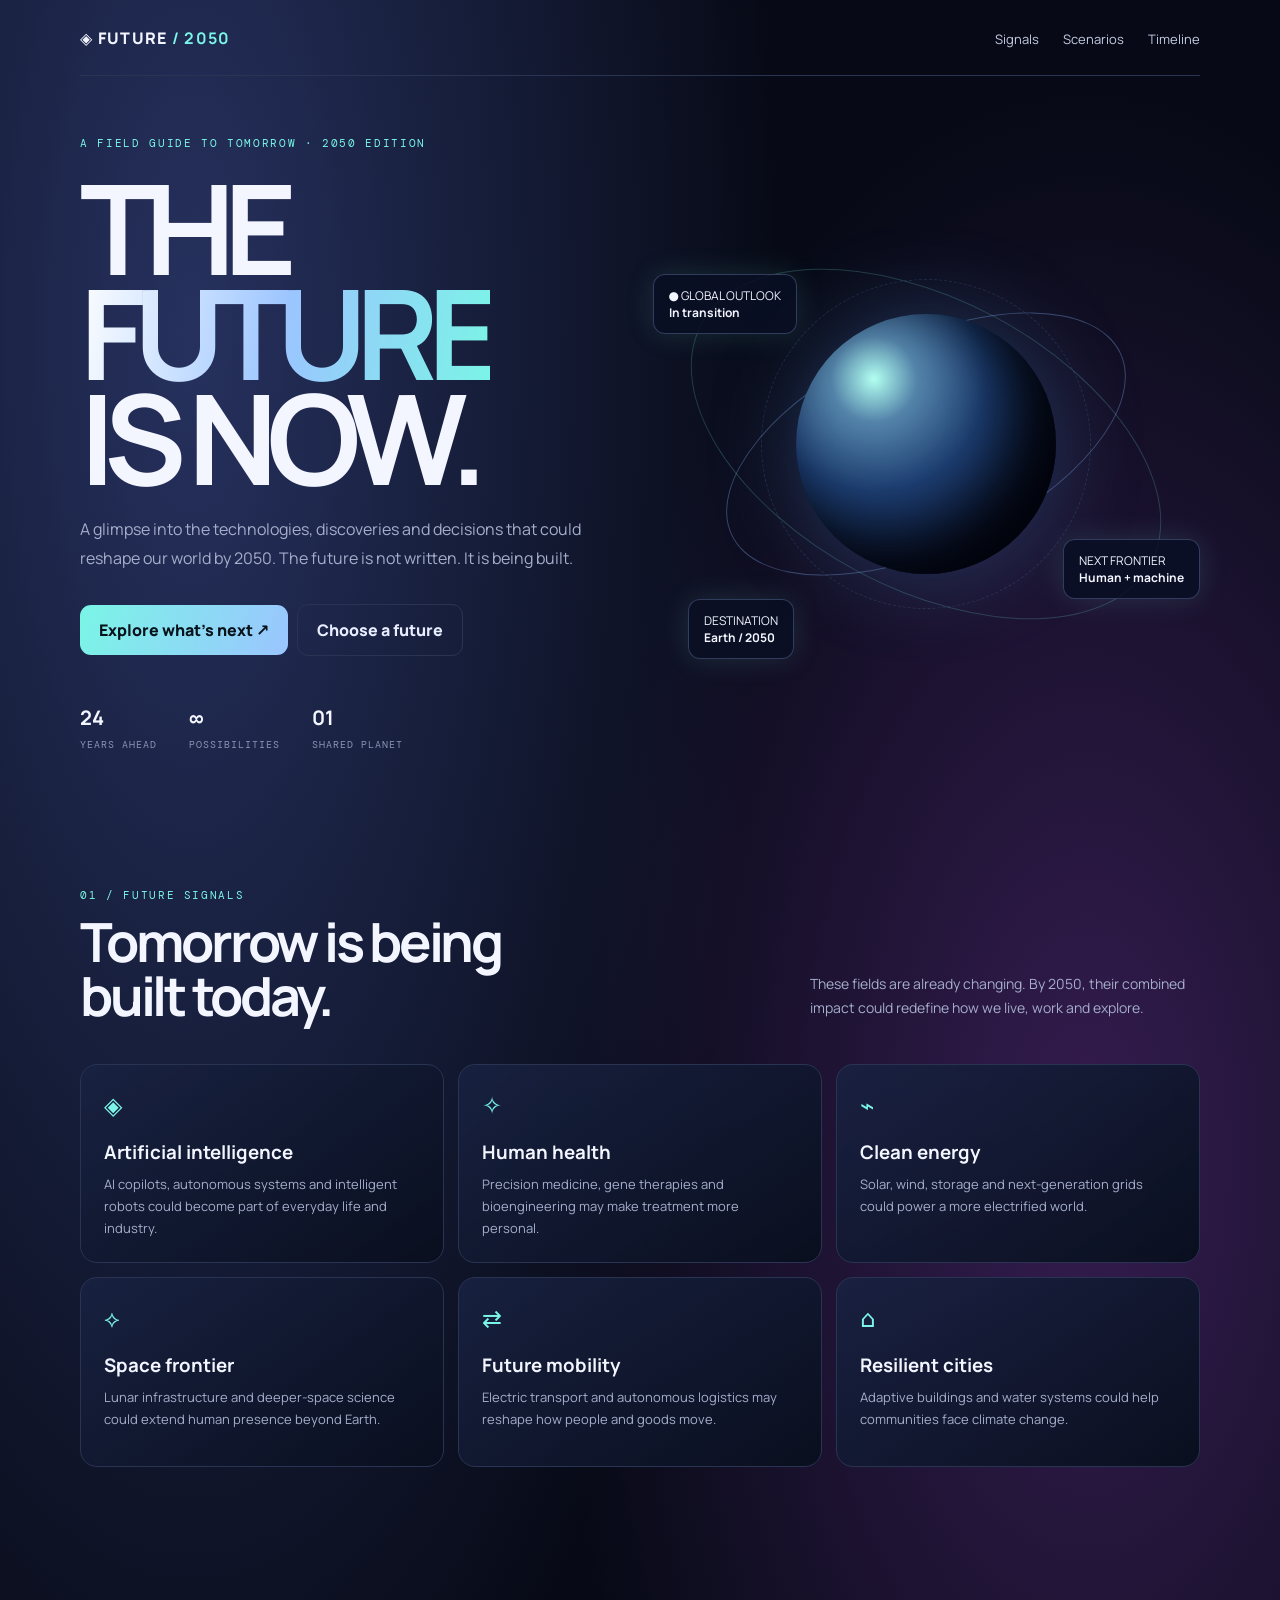
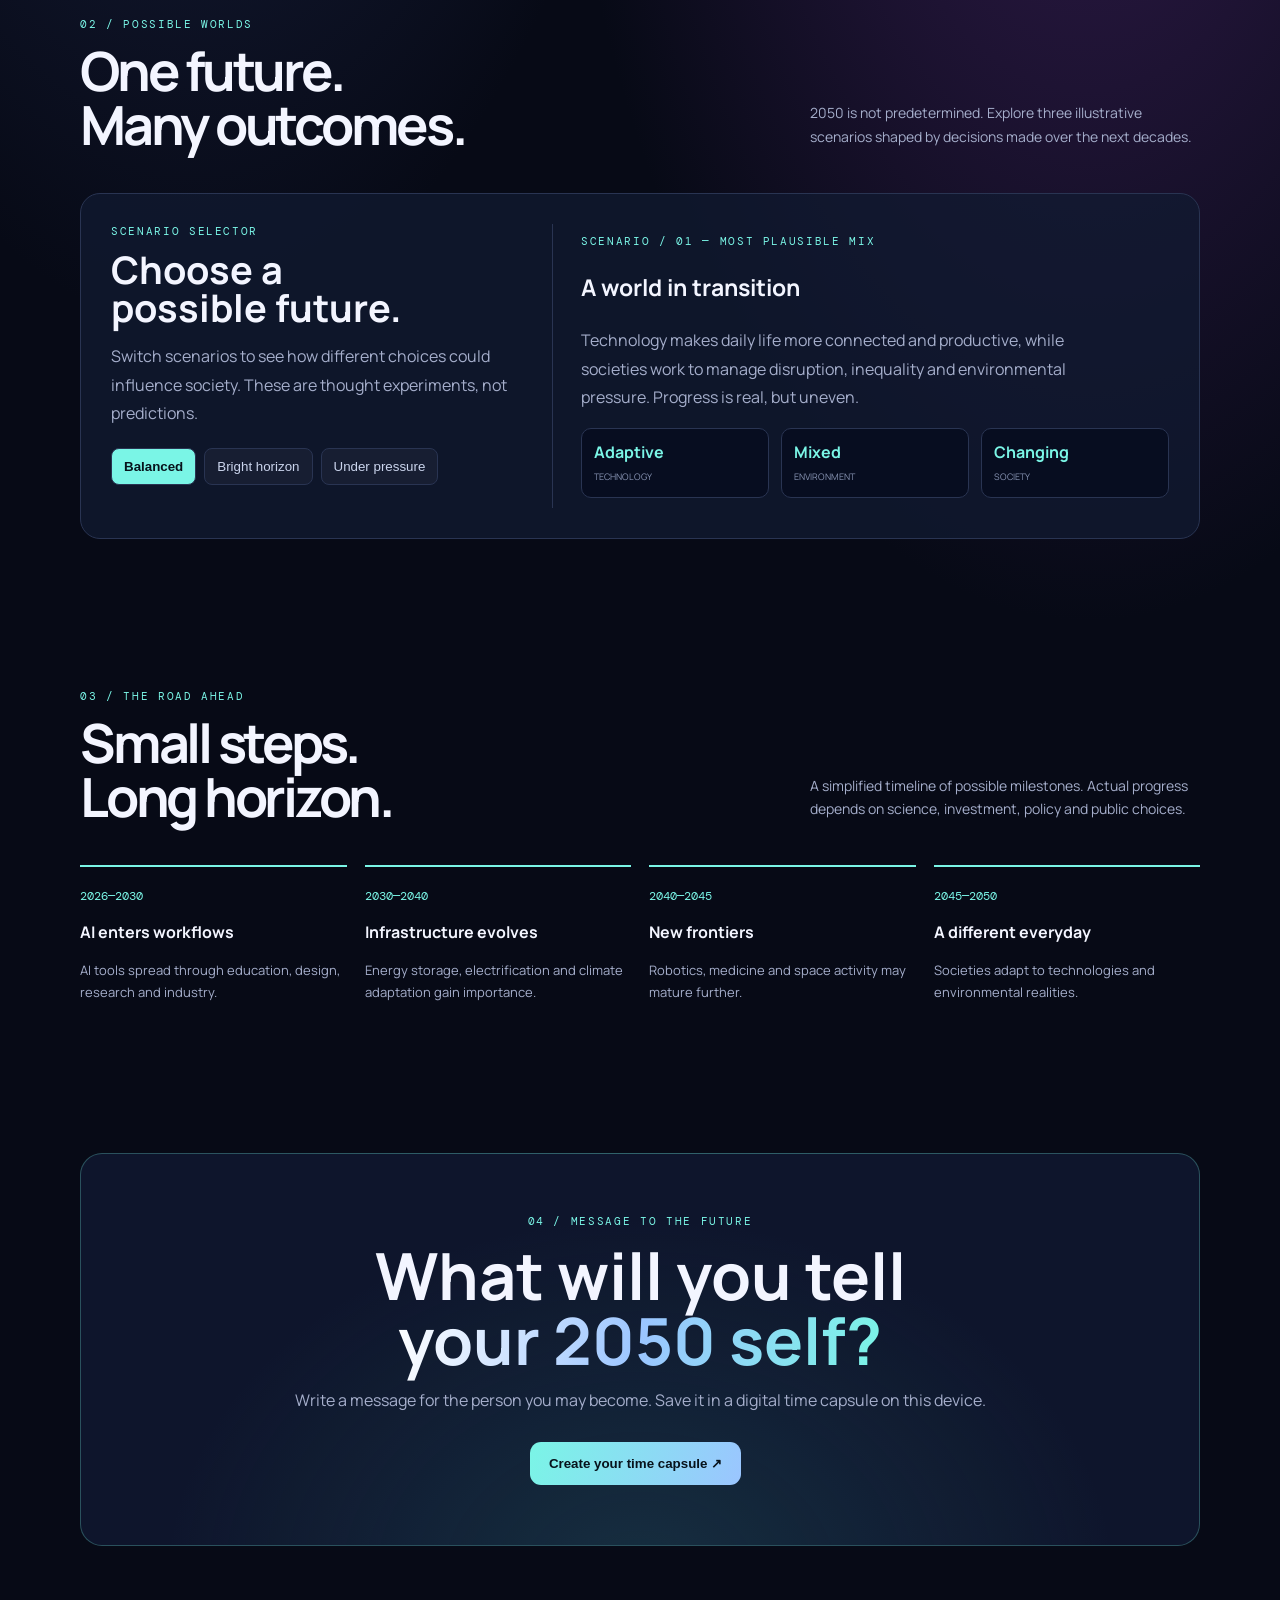
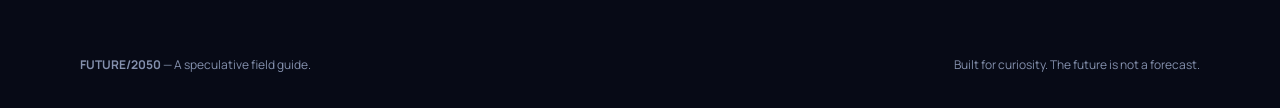
==== future-2050/index.html @ 9ff1efcf "Add FUTURE 2050 interactive website" ====
<!doctype html><html lang="en"><head><meta charset="utf-8"><meta name="viewport" content="width=device-width,initial-scale=1"><meta name="theme-color" content="#070a16"><meta name="description" content="Explore possible futures for 2050."><title>FUTURE / 2050</title><style>
@import url('https://fonts.googleapis.com/css2?family=DM+Mono&family=Manrope:wght@400;600;700;800&display=swap');:root{--bg:#070a16;--panel:#10172d;--text:#f3f5ff;--muted:#a5aecb;--cyan:#7af5e6;--blue:#7b9cff;--line:#293452}*{box-sizing:border-box}html{scroll-behavior:smooth}body{margin:0;background:radial-gradient(ellipse at 15% 10%,#26315e 0,transparent 38%),radial-gradient(ellipse at 85% 35%,#351c50 0,transparent 35%),var(--bg);color:var(--text);font-family:Manrope,system-ui,sans-serif}.wrap{width:min(1120px,calc(100% - 40px));margin:auto}.mono{font:11px 'DM Mono',monospace;letter-spacing:.15em;color:var(--cyan)}nav{height:76px;display:flex;align-items:center;justify-content:space-between;border-bottom:1px solid var(--line)}.brand{font-weight:800;letter-spacing:.08em}.brand b{color:var(--cyan)}nav a{color:#c4cce3;text-decoration:none;margin-left:24px;font-size:13px}.hero{min-height:620px;display:grid;grid-template-columns:1fr 1fr;align-items:center;gap:25px;padding:60px 0}h1{font-size:clamp(65px,10vw,125px);line-height:.84;letter-spacing:-.09em;margin:25px 0}h1 span,.gradient{background:linear-gradient(100deg,#fff,#9bc5ff,#7af5e6);color:transparent;background-clip:text}.lead{color:var(--muted);line-height:1.8;max-width:510px}.btn{display:inline-block;border:0;border-radius:11px;padding:14px 19px;background:linear-gradient(110deg,var(--cyan),#9bc5ff);color:#07121b;font-weight:800;text-decoration:none;cursor:pointer;margin:15px 9px 0 0}.ghost{background:transparent;color:#e8edff;border:1px solid var(--line)}.visual{height:440px;display:grid;place-items:center;position:relative}.planet{width:260px;height:260px;border-radius:50%;background:radial-gradient(circle at 30% 25%,#b2fff0,#5484aa 16%,#1c3d70 42%,#080d20 78%);box-shadow:inset -35px -25px 60px #02040c,0 0 90px #448bc955;position:relative}.orbit{position:absolute;width:430px;height:210px;border:1px solid #8eb7ff55;border-radius:50%;transform:rotate(-25deg)}.orbit.two{width:510px;height:290px;transform:rotate(28deg);border-color:#7af5e633}.orbit.three{width:330px;height:330px;border-style:dashed;opacity:.45}.float{position:absolute;background:#0a1024dd;border:1px solid #8299cc55;border-radius:12px;padding:12px 15px;font-size:12px;box-shadow:0 0 30px #7af5e622}.f1{top:50px;left:0}.f2{right:0;bottom:65px}.f3{bottom:5px;left:35px}.stats{display:flex;gap:32px;margin-top:48px}.stats strong{display:block;font-size:20px}.stats small{color:#8995b4;font:10px 'DM Mono';letter-spacing:.1em}section{padding:75px 0}.head{display:flex;justify-content:space-between;align-items:end;gap:20px;margin-bottom:30px}.head h2{font-size:clamp(34px,5vw,54px);line-height:1;margin:12px 0;letter-spacing:-.06em}.head p{max-width:390px;color:var(--muted);line-height:1.7;font-size:14px}.grid{display:grid;grid-template-columns:repeat(3,1fr);gap:14px}.card{background:linear-gradient(145deg,#182242dd,#0a0f1f);border:1px solid var(--line);border-radius:17px;padding:23px;min-height:190px;transition:.2s}.card:hover{transform:translateY(-4px);border-color:#7af5e677}.ico{color:var(--cyan);font-size:24px}.card h3{margin:18px 0 8px}.card p,.timeline p{color:var(--muted);font-size:13px;line-height:1.7;margin:0}.scenario{display:grid;grid-template-columns:.8fr 1.2fr;gap:30px;padding:30px;border:1px solid var(--line);border-radius:20px;background:#111a32bb}.scenario h2{font-size:38px;line-height:1;margin:12px 0}.tabs{display:flex;gap:8px;flex-wrap:wrap;margin-top:20px}.tab{background:#ffffff09;border:1px solid var(--line);border-radius:8px;padding:10px 12px;color:#cbd5ed;cursor:pointer}.tab.active{background:var(--cyan);color:#07121b;font-weight:800}.result{border-left:1px solid var(--line);padding:10px 0 10px 28px}.result h3{font-size:23px}.metrics{display:flex;gap:12px}.metric{background:#070d20;border:1px solid var(--line);border-radius:10px;padding:12px;flex:1}.metric b{display:block;color:var(--cyan)}.metric small{color:#8995b4;font-size:9px}.timeline{display:grid;grid-template-columns:repeat(4,1fr);gap:18px}.timeline article{border-top:2px solid var(--cyan);padding-top:16px}.timeline b{font:12px 'DM Mono';color:var(--cyan)}.timeline h3{font-size:16px}.cta{text-align:center;padding:60px 20px;border:1px solid #7af5e644;border-radius:22px;background:radial-gradient(ellipse at 50% 110%,#28636a55,transparent 60%),#131c38aa}.cta h2{font-size:clamp(36px,6vw,65px);line-height:1;margin:15px}.cta p{color:var(--muted)}footer{padding:35px 0;color:#8490ad;font-size:12px;display:flex;justify-content:space-between}.modal{display:none;position:fixed;inset:0;background:#030611eF;z-index:5;place-items:center;padding:20px}.modal.open{display:grid}.dialog{width:min(500px,100%);background:#111a32;border:1px solid var(--line);border-radius:18px;padding:25px}.dialog textarea{width:100%;background:#080e20;border:1px solid var(--line);border-radius:10px;color:white;padding:14px;font:14px Manrope}.close{float:right;background:none;color:white;border:0;font-size:20px;cursor:pointer}@media(max-width:760px){nav a{margin-left:10px;font-size:11px}.hero{grid-template-columns:1fr;padding:55px 0}.visual{height:350px;transform:scale(.8)}.grid{grid-template-columns:1fr 1fr}.head{display:block}.scenario{grid-template-columns:1fr}.result{border-left:0;border-top:1px solid var(--line);padding:20px 0 0}.timeline{grid-template-columns:1fr 1fr}footer{display:block}footer div{margin:8px 0}}@media(max-width:430px){.grid{grid-template-columns:1fr}.metrics{gap:6px}.metric{padding:8px}.visual{margin:-25px -50px;transform:scale(.7)}}
</style></head><body><nav class="wrap"><div class="brand">◈ FUTURE <b>/ 2050</b></div><div><a href="#signals">Signals</a><a href="#scenarios">Scenarios</a><a href="#timeline">Timeline</a></div></nav><main><header class="hero wrap"><div><div class="mono">A FIELD GUIDE TO TOMORROW · 2050 EDITION</div><h1>THE<br><span>FUTURE</span><br>IS NOW.</h1><p class="lead">A glimpse into the technologies, discoveries and decisions that could reshape our world by 2050. The future is not written. It is being built.</p><a class="btn" href="#signals">Explore what's next ↗</a><a class="btn ghost" href="#scenarios">Choose a future</a><div class="stats"><div><strong>24</strong><small>YEARS AHEAD</small></div><div><strong>∞</strong><small>POSSIBILITIES</small></div><div><strong>01</strong><small>SHARED PLANET</small></div></div></div><div class="visual"><div class="orbit"></div><div class="orbit two"></div><div class="orbit three"></div><div class="planet"></div><div class="float f1">● GLOBAL OUTLOOK<br><b>In transition</b></div><div class="float f2">NEXT FRONTIER<br><b>Human + machine</b></div><div class="float f3">DESTINATION<br><b>Earth / 2050</b></div></div></header><section class="wrap" id="signals"><div class="head"><div><div class="mono">01 / FUTURE SIGNALS</div><h2>Tomorrow is being<br>built today.</h2></div><p>These fields are already changing. By 2050, their combined impact could redefine how we live, work and explore.</p></div><div class="grid"><article class="card"><div class="ico">◈</div><h3>Artificial intelligence</h3><p>AI copilots, autonomous systems and intelligent robots could become part of everyday life and industry.</p></article><article class="card"><div class="ico">✧</div><h3>Human health</h3><p>Precision medicine, gene therapies and bioengineering may make treatment more personal.</p></article><article class="card"><div class="ico">⌁</div><h3>Clean energy</h3><p>Solar, wind, storage and next-generation grids could power a more electrified world.</p></article><article class="card"><div class="ico">⟡</div><h3>Space frontier</h3><p>Lunar infrastructure and deeper-space science could extend human presence beyond Earth.</p></article><article class="card"><div class="ico">⇄</div><h3>Future mobility</h3><p>Electric transport and autonomous logistics may reshape how people and goods move.</p></article><article class="card"><div class="ico">⌂</div><h3>Resilient cities</h3><p>Adaptive buildings and water systems could help communities face climate change.</p></article></div></section><section class="wrap" id="scenarios"><div class="head"><div><div class="mono">02 / POSSIBLE WORLDS</div><h2>One future.<br>Many outcomes.</h2></div><p>2050 is not predetermined. Explore three illustrative scenarios shaped by decisions made over the next decades.</p></div><div class="scenario"><div><div class="mono">SCENARIO SELECTOR</div><h2>Choose a<br>possible future.</h2><p class="lead">Switch scenarios to see how different choices could influence society. These are thought experiments, not predictions.</p><div class="tabs"><button class="tab active" data-s="balanced">Balanced</button><button class="tab" data-s="bright">Bright horizon</button><button class="tab" data-s="strained">Under pressure</button></div></div><div class="result" aria-live="polite"><div class="mono" id="label">SCENARIO / 01 — MOST PLAUSIBLE MIX</div><h3 id="title">A world in transition</h3><p class="lead" id="desc">Technology makes daily life more connected and productive, while societies work to manage disruption, inequality and environmental pressure. Progress is real, but uneven.</p><div class="metrics"><div class="metric"><b id="m1">Adaptive</b><small>TECHNOLOGY</small></div><div class="metric"><b id="m2">Mixed</b><small>ENVIRONMENT</small></div><div class="metric"><b id="m3">Changing</b><small>SOCIETY</small></div></div></div></div></section><section class="wrap" id="timeline"><div class="head"><div><div class="mono">03 / THE ROAD AHEAD</div><h2>Small steps.<br>Long horizon.</h2></div><p>A simplified timeline of possible milestones. Actual progress depends on science, investment, policy and public choices.</p></div><div class="timeline"><article><b>2026—2030</b><h3>AI enters workflows</h3><p>AI tools spread through education, design, research and industry.</p></article><article><b>2030—2040</b><h3>Infrastructure evolves</h3><p>Energy storage, electrification and climate adaptation gain importance.</p></article><article><b>2040—2045</b><h3>New frontiers</h3><p>Robotics, medicine and space activity may mature further.</p></article><article><b>2045—2050</b><h3>A different everyday</h3><p>Societies adapt to technologies and environmental realities.</p></article></div></section><section class="wrap"><div class="cta"><div class="mono">04 / MESSAGE TO THE FUTURE</div><h2>What will you tell<br><span class="gradient">your 2050 self?</span></h2><p>Write a message for the person you may become. Save it in a digital time capsule on this device.</p><button class="btn" id="open">Create your time capsule ↗</button></div></section></main><footer class="wrap"><div><b>FUTURE/2050</b> — A speculative field guide.</div><div>Built for curiosity. The future is not a forecast.</div></footer><div class="modal" id="modal"><div class="dialog"><button class="close" id="close">×</button><div class="mono">PERSONAL TIME CAPSULE</div><h2>A note to 2050.</h2><p class="lead">Your note stays in this browser on this device.</p><textarea id="note" rows="5" maxlength="600" placeholder="Dear future me..."></textarea><button class="btn" id="save">Save capsule</button><p id="status" class="lead"></p></div></div><script>
const data={balanced:['SCENARIO / 01 — MOST PLAUSIBLE MIX','A world in transition','Technology makes daily life more connected and productive, while societies work to manage disruption, inequality and environmental pressure. Progress is real, but uneven.',['Adaptive','Mixed','Changing']],bright:['SCENARIO / 02 — HIGH COOPERATION','A brighter shared horizon','Investment in education, clean energy and public-interest technology pays off. Medical breakthroughs spread widely, cities become resilient and automation creates new opportunities.',['Accelerating','Improving','Reinvented']],strained:['SCENARIO / 03 — HIGH PRESSURE','A future under pressure','Climate shocks, conflict and unequal access to technology strain institutions. Innovation continues, but communities spend more resources adapting to disruption.',['Uneven','Stressed','Disrupted']]};document.querySelectorAll('.tab').forEach(b=>b.onclick=()=>{document.querySelectorAll('.tab').forEach(x=>x.classList.remove('active'));b.classList.add('active');let d=data[b.dataset.s];['label','title','desc','m1','m2','m3'].forEach((id,i)=>document.getElementById(id).textContent=i<3?d[i]:d[3][i-3])});let modal=document.getElementById('modal'),note=document.getElementById('note');document.getElementById('open').onclick=()=>{modal.classList.add('open');note.value=localStorage.getItem('future2050-capsule')||''};document.getElementById('close').onclick=()=>modal.classList.remove('open');modal.onclick=e=>{if(e.target===modal)modal.classList.remove('open')};document.getElementById('save').onclick=()=>{if(!note.value.trim()){document.getElementById('status').textContent='Write a message first.';return}try{localStorage.setItem('future2050-capsule',note.value.trim());document.getElementById('status').textContent='Saved on this device.'}catch(e){document.getElementById('status').textContent='Storage is unavailable in this browser.'}};
</script></body></html>
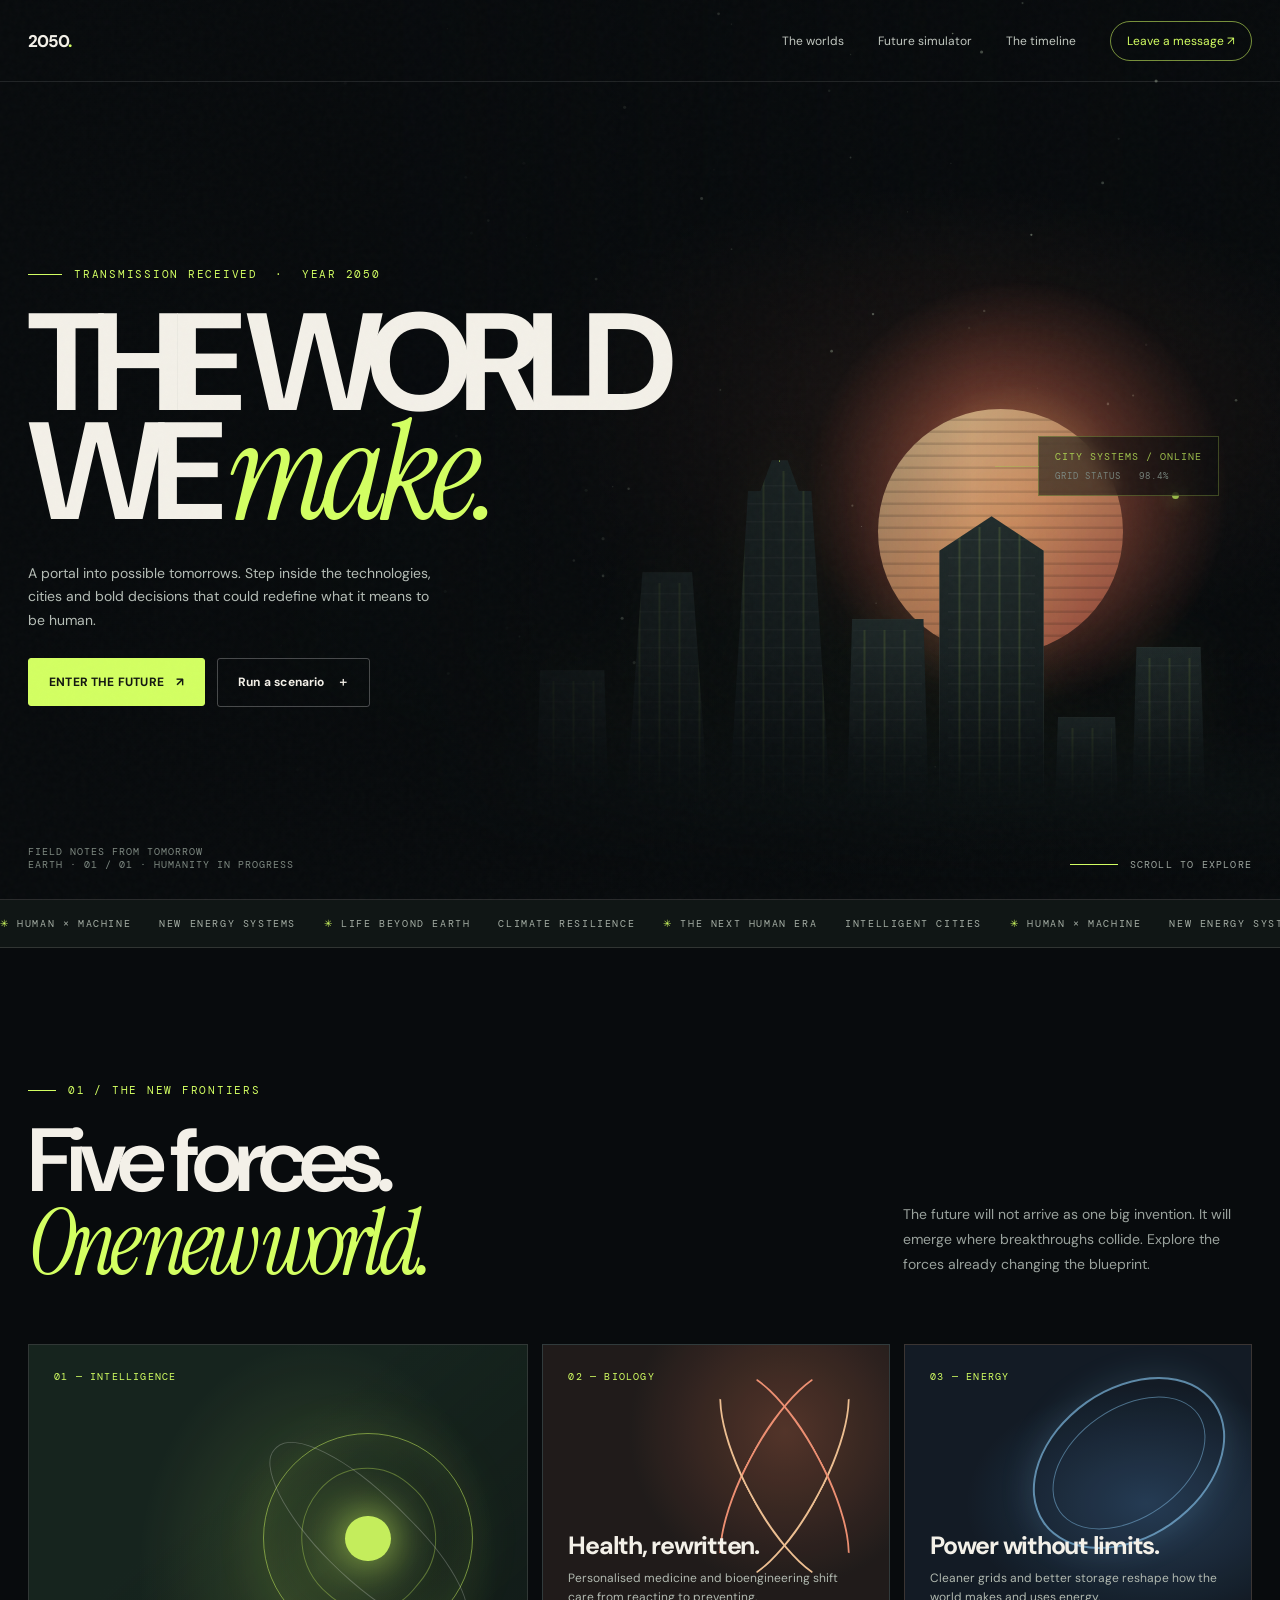
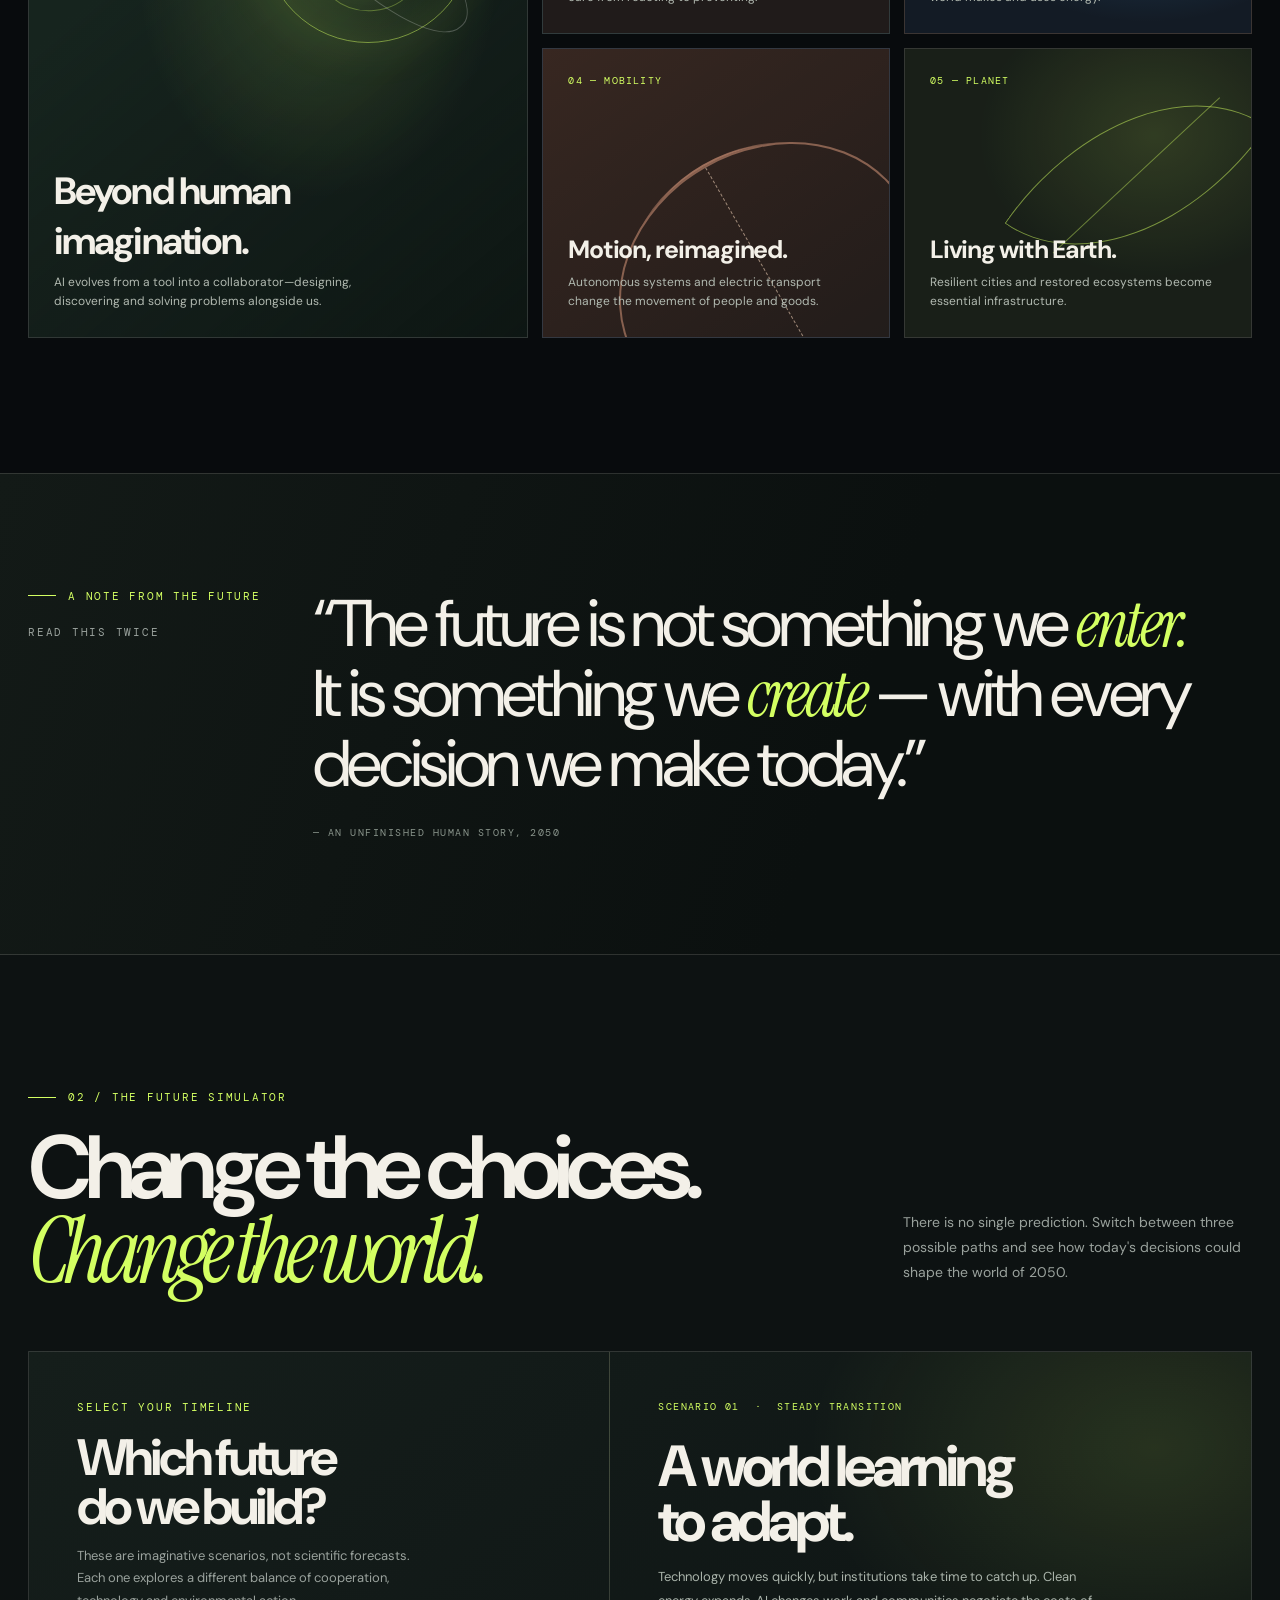
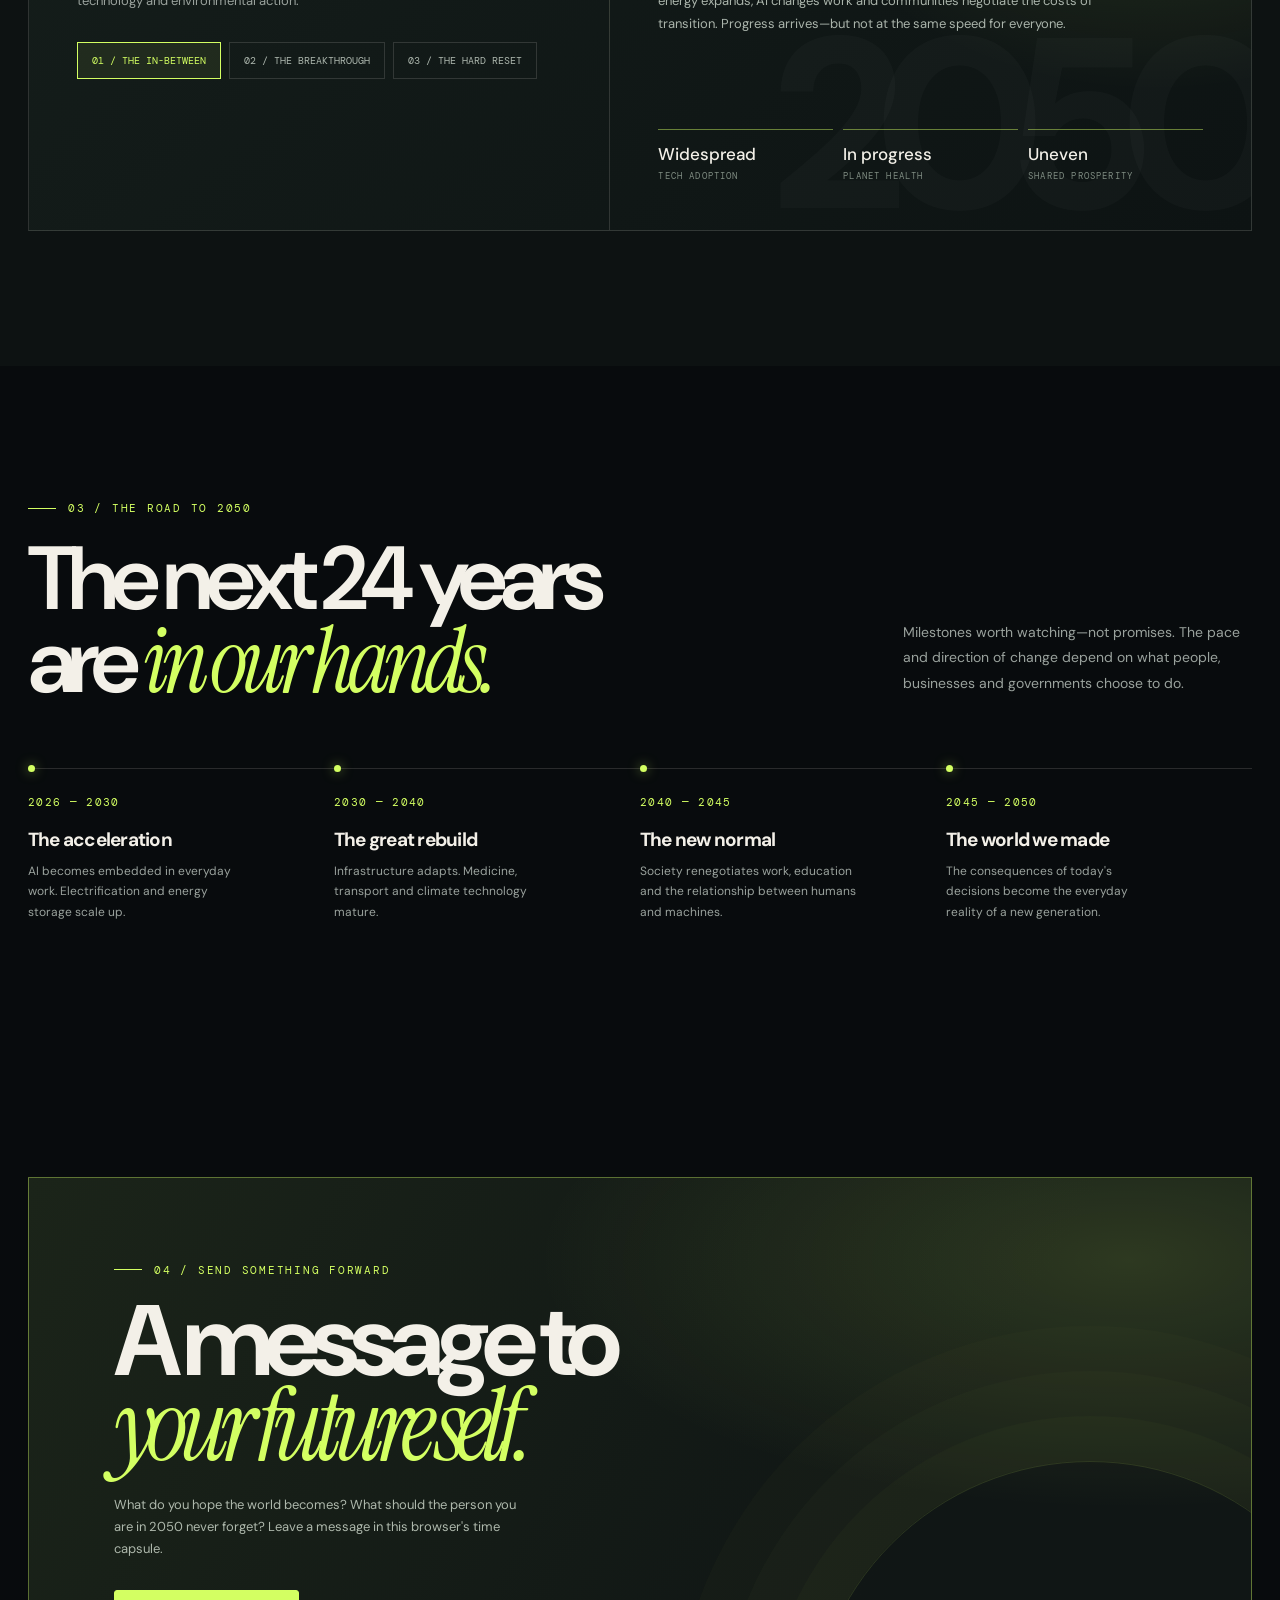
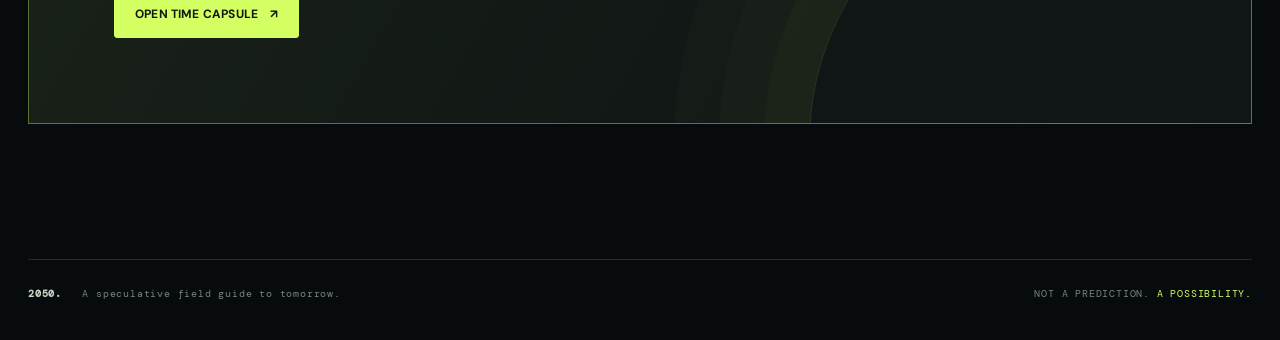
==== commit d0a8c130: "Redesign FUTURE 2050 as an immersive interactive experience" ====
--- a/future-2050/index.html
+++ b/future-2050/index.html
@@ -1,5 +1,74 @@
-<!doctype html><html lang="en"><head><meta charset="utf-8"><meta name="viewport" content="width=device-width,initial-scale=1"><meta name="theme-color" content="#070a16"><meta name="description" content="Explore possible futures for 2050."><title>FUTURE / 2050</title><style>
-@import url('https://fonts.googleapis.com/css2?family=DM+Mono&family=Manrope:wght@400;600;700;800&display=swap');:root{--bg:#070a16;--panel:#10172d;--text:#f3f5ff;--muted:#a5aecb;--cyan:#7af5e6;--blue:#7b9cff;--line:#293452}*{box-sizing:border-box}html{scroll-behavior:smooth}body{margin:0;background:radial-gradient(ellipse at 15% 10%,#26315e 0,transparent 38%),radial-gradient(ellipse at 85% 35%,#351c50 0,transparent 35%),var(--bg);color:var(--text);font-family:Manrope,system-ui,sans-serif}.wrap{width:min(1120px,calc(100% - 40px));margin:auto}.mono{font:11px 'DM Mono',monospace;letter-spacing:.15em;color:var(--cyan)}nav{height:76px;display:flex;align-items:center;justify-content:space-between;border-bottom:1px solid var(--line)}.brand{font-weight:800;letter-spacing:.08em}.brand b{color:var(--cyan)}nav a{color:#c4cce3;text-decoration:none;margin-left:24px;font-size:13px}.hero{min-height:620px;display:grid;grid-template-columns:1fr 1fr;align-items:center;gap:25px;padding:60px 0}h1{font-size:clamp(65px,10vw,125px);line-height:.84;letter-spacing:-.09em;margin:25px 0}h1 span,.gradient{background:linear-gradient(100deg,#fff,#9bc5ff,#7af5e6);color:transparent;background-clip:text}.lead{color:var(--muted);line-height:1.8;max-width:510px}.btn{display:inline-block;border:0;border-radius:11px;padding:14px 19px;background:linear-gradient(110deg,var(--cyan),#9bc5ff);color:#07121b;font-weight:800;text-decoration:none;cursor:pointer;margin:15px 9px 0 0}.ghost{background:transparent;color:#e8edff;border:1px solid var(--line)}.visual{height:440px;display:grid;place-items:center;position:relative}.planet{width:260px;height:260px;border-radius:50%;background:radial-gradient(circle at 30% 25%,#b2fff0,#5484aa 16%,#1c3d70 42%,#080d20 78%);box-shadow:inset -35px -25px 60px #02040c,0 0 90px #448bc955;position:relative}.orbit{position:absolute;width:430px;height:210px;border:1px solid #8eb7ff55;border-radius:50%;transform:rotate(-25deg)}.orbit.two{width:510px;height:290px;transform:rotate(28deg);border-color:#7af5e633}.orbit.three{width:330px;height:330px;border-style:dashed;opacity:.45}.float{position:absolute;background:#0a1024dd;border:1px solid #8299cc55;border-radius:12px;padding:12px 15px;font-size:12px;box-shadow:0 0 30px #7af5e622}.f1{top:50px;left:0}.f2{right:0;bottom:65px}.f3{bottom:5px;left:35px}.stats{display:flex;gap:32px;margin-top:48px}.stats strong{display:block;font-size:20px}.stats small{color:#8995b4;font:10px 'DM Mono';letter-spacing:.1em}section{padding:75px 0}.head{display:flex;justify-content:space-between;align-items:end;gap:20px;margin-bottom:30px}.head h2{font-size:clamp(34px,5vw,54px);line-height:1;margin:12px 0;letter-spacing:-.06em}.head p{max-width:390px;color:var(--muted);line-height:1.7;font-size:14px}.grid{display:grid;grid-template-columns:repeat(3,1fr);gap:14px}.card{background:linear-gradient(145deg,#182242dd,#0a0f1f);border:1px solid var(--line);border-radius:17px;padding:23px;min-height:190px;transition:.2s}.card:hover{transform:translateY(-4px);border-color:#7af5e677}.ico{color:var(--cyan);font-size:24px}.card h3{margin:18px 0 8px}.card p,.timeline p{color:var(--muted);font-size:13px;line-height:1.7;margin:0}.scenario{display:grid;grid-template-columns:.8fr 1.2fr;gap:30px;padding:30px;border:1px solid var(--line);border-radius:20px;background:#111a32bb}.scenario h2{font-size:38px;line-height:1;margin:12px 0}.tabs{display:flex;gap:8px;flex-wrap:wrap;margin-top:20px}.tab{background:#ffffff09;border:1px solid var(--line);border-radius:8px;padding:10px 12px;color:#cbd5ed;cursor:pointer}.tab.active{background:var(--cyan);color:#07121b;font-weight:800}.result{border-left:1px solid var(--line);padding:10px 0 10px 28px}.result h3{font-size:23px}.metrics{display:flex;gap:12px}.metric{background:#070d20;border:1px solid var(--line);border-radius:10px;padding:12px;flex:1}.metric b{display:block;color:var(--cyan)}.metric small{color:#8995b4;font-size:9px}.timeline{display:grid;grid-template-columns:repeat(4,1fr);gap:18px}.timeline article{border-top:2px solid var(--cyan);padding-top:16px}.timeline b{font:12px 'DM Mono';color:var(--cyan)}.timeline h3{font-size:16px}.cta{text-align:center;padding:60px 20px;border:1px solid #7af5e644;border-radius:22px;background:radial-gradient(ellipse at 50% 110%,#28636a55,transparent 60%),#131c38aa}.cta h2{font-size:clamp(36px,6vw,65px);line-height:1;margin:15px}.cta p{color:var(--muted)}footer{padding:35px 0;color:#8490ad;font-size:12px;display:flex;justify-content:space-between}.modal{display:none;position:fixed;inset:0;background:#030611eF;z-index:5;place-items:center;padding:20px}.modal.open{display:grid}.dialog{width:min(500px,100%);background:#111a32;border:1px solid var(--line);border-radius:18px;padding:25px}.dialog textarea{width:100%;background:#080e20;border:1px solid var(--line);border-radius:10px;color:white;padding:14px;font:14px Manrope}.close{float:right;background:none;color:white;border:0;font-size:20px;cursor:pointer}@media(max-width:760px){nav a{margin-left:10px;font-size:11px}.hero{grid-template-columns:1fr;padding:55px 0}.visual{height:350px;transform:scale(.8)}.grid{grid-template-columns:1fr 1fr}.head{display:block}.scenario{grid-template-columns:1fr}.result{border-left:0;border-top:1px solid var(--line);padding:20px 0 0}.timeline{grid-template-columns:1fr 1fr}footer{display:block}footer div{margin:8px 0}}@media(max-width:430px){.grid{grid-template-columns:1fr}.metrics{gap:6px}.metric{padding:8px}.visual{margin:-25px -50px;transform:scale(.7)}}
-</style></head><body><nav class="wrap"><div class="brand">◈ FUTURE <b>/ 2050</b></div><div><a href="#signals">Signals</a><a href="#scenarios">Scenarios</a><a href="#timeline">Timeline</a></div></nav><main><header class="hero wrap"><div><div class="mono">A FIELD GUIDE TO TOMORROW · 2050 EDITION</div><h1>THE<br><span>FUTURE</span><br>IS NOW.</h1><p class="lead">A glimpse into the technologies, discoveries and decisions that could reshape our world by 2050. The future is not written. It is being built.</p><a class="btn" href="#signals">Explore what's next ↗</a><a class="btn ghost" href="#scenarios">Choose a future</a><div class="stats"><div><strong>24</strong><small>YEARS AHEAD</small></div><div><strong>∞</strong><small>POSSIBILITIES</small></div><div><strong>01</strong><small>SHARED PLANET</small></div></div></div><div class="visual"><div class="orbit"></div><div class="orbit two"></div><div class="orbit three"></div><div class="planet"></div><div class="float f1">● GLOBAL OUTLOOK<br><b>In transition</b></div><div class="float f2">NEXT FRONTIER<br><b>Human + machine</b></div><div class="float f3">DESTINATION<br><b>Earth / 2050</b></div></div></header><section class="wrap" id="signals"><div class="head"><div><div class="mono">01 / FUTURE SIGNALS</div><h2>Tomorrow is being<br>built today.</h2></div><p>These fields are already changing. By 2050, their combined impact could redefine how we live, work and explore.</p></div><div class="grid"><article class="card"><div class="ico">◈</div><h3>Artificial intelligence</h3><p>AI copilots, autonomous systems and intelligent robots could become part of everyday life and industry.</p></article><article class="card"><div class="ico">✧</div><h3>Human health</h3><p>Precision medicine, gene therapies and bioengineering may make treatment more personal.</p></article><article class="card"><div class="ico">⌁</div><h3>Clean energy</h3><p>Solar, wind, storage and next-generation grids could power a more electrified world.</p></article><article class="card"><div class="ico">⟡</div><h3>Space frontier</h3><p>Lunar infrastructure and deeper-space science could extend human presence beyond Earth.</p></article><article class="card"><div class="ico">⇄</div><h3>Future mobility</h3><p>Electric transport and autonomous logistics may reshape how people and goods move.</p></article><article class="card"><div class="ico">⌂</div><h3>Resilient cities</h3><p>Adaptive buildings and water systems could help communities face climate change.</p></article></div></section><section class="wrap" id="scenarios"><div class="head"><div><div class="mono">02 / POSSIBLE WORLDS</div><h2>One future.<br>Many outcomes.</h2></div><p>2050 is not predetermined. Explore three illustrative scenarios shaped by decisions made over the next decades.</p></div><div class="scenario"><div><div class="mono">SCENARIO SELECTOR</div><h2>Choose a<br>possible future.</h2><p class="lead">Switch scenarios to see how different choices could influence society. These are thought experiments, not predictions.</p><div class="tabs"><button class="tab active" data-s="balanced">Balanced</button><button class="tab" data-s="bright">Bright horizon</button><button class="tab" data-s="strained">Under pressure</button></div></div><div class="result" aria-live="polite"><div class="mono" id="label">SCENARIO / 01 — MOST PLAUSIBLE MIX</div><h3 id="title">A world in transition</h3><p class="lead" id="desc">Technology makes daily life more connected and productive, while societies work to manage disruption, inequality and environmental pressure. Progress is real, but uneven.</p><div class="metrics"><div class="metric"><b id="m1">Adaptive</b><small>TECHNOLOGY</small></div><div class="metric"><b id="m2">Mixed</b><small>ENVIRONMENT</small></div><div class="metric"><b id="m3">Changing</b><small>SOCIETY</small></div></div></div></div></section><section class="wrap" id="timeline"><div class="head"><div><div class="mono">03 / THE ROAD AHEAD</div><h2>Small steps.<br>Long horizon.</h2></div><p>A simplified timeline of possible milestones. Actual progress depends on science, investment, policy and public choices.</p></div><div class="timeline"><article><b>2026—2030</b><h3>AI enters workflows</h3><p>AI tools spread through education, design, research and industry.</p></article><article><b>2030—2040</b><h3>Infrastructure evolves</h3><p>Energy storage, electrification and climate adaptation gain importance.</p></article><article><b>2040—2045</b><h3>New frontiers</h3><p>Robotics, medicine and space activity may mature further.</p></article><article><b>2045—2050</b><h3>A different everyday</h3><p>Societies adapt to technologies and environmental realities.</p></article></div></section><section class="wrap"><div class="cta"><div class="mono">04 / MESSAGE TO THE FUTURE</div><h2>What will you tell<br><span class="gradient">your 2050 self?</span></h2><p>Write a message for the person you may become. Save it in a digital time capsule on this device.</p><button class="btn" id="open">Create your time capsule ↗</button></div></section></main><footer class="wrap"><div><b>FUTURE/2050</b> — A speculative field guide.</div><div>Built for curiosity. The future is not a forecast.</div></footer><div class="modal" id="modal"><div class="dialog"><button class="close" id="close">×</button><div class="mono">PERSONAL TIME CAPSULE</div><h2>A note to 2050.</h2><p class="lead">Your note stays in this browser on this device.</p><textarea id="note" rows="5" maxlength="600" placeholder="Dear future me..."></textarea><button class="btn" id="save">Save capsule</button><p id="status" class="lead"></p></div></div><script>
-const data={balanced:['SCENARIO / 01 — MOST PLAUSIBLE MIX','A world in transition','Technology makes daily life more connected and productive, while societies work to manage disruption, inequality and environmental pressure. Progress is real, but uneven.',['Adaptive','Mixed','Changing']],bright:['SCENARIO / 02 — HIGH COOPERATION','A brighter shared horizon','Investment in education, clean energy and public-interest technology pays off. Medical breakthroughs spread widely, cities become resilient and automation creates new opportunities.',['Accelerating','Improving','Reinvented']],strained:['SCENARIO / 03 — HIGH PRESSURE','A future under pressure','Climate shocks, conflict and unequal access to technology strain institutions. Innovation continues, but communities spend more resources adapting to disruption.',['Uneven','Stressed','Disrupted']]};document.querySelectorAll('.tab').forEach(b=>b.onclick=()=>{document.querySelectorAll('.tab').forEach(x=>x.classList.remove('active'));b.classList.add('active');let d=data[b.dataset.s];['label','title','desc','m1','m2','m3'].forEach((id,i)=>document.getElementById(id).textContent=i<3?d[i]:d[3][i-3])});let modal=document.getElementById('modal'),note=document.getElementById('note');document.getElementById('open').onclick=()=>{modal.classList.add('open');note.value=localStorage.getItem('future2050-capsule')||''};document.getElementById('close').onclick=()=>modal.classList.remove('open');modal.onclick=e=>{if(e.target===modal)modal.classList.remove('open')};document.getElementById('save').onclick=()=>{if(!note.value.trim()){document.getElementById('status').textContent='Write a message first.';return}try{localStorage.setItem('future2050-capsule',note.value.trim());document.getElementById('status').textContent='Saved on this device.'}catch(e){document.getElementById('status').textContent='Storage is unavailable in this browser.'}};
-</script></body></html>+<!doctype html>
+<html lang="en">
+<head>
+<meta charset="utf-8">
+<meta name="viewport" content="width=device-width,initial-scale=1">
+<meta name="theme-color" content="#080b0d">
+<meta name="description" content="A cinematic field guide to possible futures in 2050. Explore the choices shaping tomorrow.">
+<title>2050 — The World We Make</title>
+<link rel="preconnect" href="https://fonts.googleapis.com">
+<link rel="preconnect" href="https://fonts.gstatic.com" crossorigin>
+<link href="https://fonts.googleapis.com/css2?family=DM+Mono:wght@400;500&family=DM+Sans:wght@400;500;600;700;800&family=Instrument+Serif:ital@0;1&display=swap" rel="stylesheet">
+<style>
+:root{--bg:#080b0d;--panel:#111719;--ink:#f3f0e8;--muted:#9aa29d;--acid:#d3ff62;--orange:#ff885c;--line:rgba(243,240,232,.14);--mono:'DM Mono',monospace;--sans:'DM Sans',sans-serif;--serif:'Instrument Serif',serif;--page:min(1240px,calc(100% - 56px))}
+*{box-sizing:border-box}html{scroll-behavior:smooth;scroll-padding-top:90px}body{margin:0;background:var(--bg);color:var(--ink);font-family:var(--sans);overflow-x:hidden}a{color:inherit;text-decoration:none}button{font:inherit}::selection{background:var(--acid);color:#101410}.noise{position:fixed;inset:0;z-index:20;pointer-events:none;opacity:.045;background-image:url("data:image/svg+xml,%3Csvg viewBox='0 0 180 180' xmlns='http://www.w3.org/2000/svg'%3E%3Cfilter id='n'%3E%3CfeTurbulence type='fractalNoise' baseFrequency='.9' numOctaves='3' stitchTiles='stitch'/%3E%3C/filter%3E%3Crect width='100%25' height='100%25' filter='url(%23n)' opacity='.5'/%3E%3C/svg%3E")}.container{width:var(--page);margin:auto}.mono{font:11px var(--mono);letter-spacing:.16em;text-transform:uppercase}.muted{color:var(--muted)}.accent{color:var(--acid)}
+.topbar{height:82px;position:absolute;top:0;left:0;right:0;z-index:10;border-bottom:1px solid rgba(255,255,255,.1)}.nav{height:100%;display:flex;align-items:center;justify-content:space-between}.wordmark{font-weight:800;letter-spacing:-.06em;font-size:17px}.wordmark span{color:var(--acid)}.navlinks{display:flex;gap:34px;align-items:center}.navlinks a{font-size:12px;color:#c1c7c0;transition:color .2s}.navlinks a:hover{color:var(--acid)}.nav-cta{border:1px solid rgba(211,255,98,.55);padding:11px 16px;border-radius:100px;color:var(--acid)!important}.menu-btn{display:none;background:none;border:0;color:var(--ink);font-size:22px}
+.hero{position:relative;min-height:840px;height:100svh;max-height:1020px;display:flex;align-items:center;overflow:hidden;border-bottom:1px solid var(--line);background:radial-gradient(ellipse at 73% 47%,rgba(255,136,92,.13),transparent 35%),radial-gradient(ellipse at 12% 90%,rgba(211,255,98,.055),transparent 37%),#080b0d}.hero:after{content:"";position:absolute;inset:0;background:linear-gradient(90deg,#080b0d 0%,rgba(8,11,13,.92) 34%,rgba(8,11,13,.17) 76%,rgba(8,11,13,.34) 100%),linear-gradient(0deg,#080b0d 0%,transparent 28%);z-index:1;pointer-events:none}.stars{position:absolute;inset:0;width:100%;height:100%;opacity:.65}.hero-inner{position:relative;z-index:3;padding-top:75px;pointer-events:none}.eyebrow{display:flex;align-items:center;gap:12px;color:var(--acid);margin-bottom:28px}.eyebrow:before{content:"";width:34px;height:1px;background:var(--acid)}.hero h1{font-size:clamp(74px,10.8vw,158px);line-height:.79;letter-spacing:-.095em;font-weight:700;margin:0;max-width:800px}.hero h1 .serif{font-family:var(--serif);font-weight:400;font-style:italic;letter-spacing:-.06em;color:var(--acid)}.hero-copy{max-width:420px;color:#b5bdb6;line-height:1.7;font-size:14px;margin:34px 0 25px}.hero-actions{display:flex;gap:12px;align-items:center;pointer-events:auto}.btn{display:inline-flex;align-items:center;justify-content:center;gap:12px;padding:15px 20px;border-radius:3px;background:var(--acid);color:#121710;font-weight:700;font-size:12px;letter-spacing:.015em;border:1px solid var(--acid);transition:transform .25s,background .25s}.btn:hover{transform:translateY(-3px);background:#e2ff98}.btn.secondary{background:transparent;color:var(--ink);border-color:rgba(255,255,255,.26)}.btn.secondary:hover{border-color:var(--acid);color:var(--acid)}.hero-bottom{position:absolute;z-index:4;left:0;right:0;bottom:28px;display:flex;justify-content:space-between;align-items:end}.hero-bottom .note{font:10px var(--mono);letter-spacing:.1em;color:#7d8880}.scroll-cue{display:flex;gap:12px;align-items:center;color:#9ca59e;font:10px var(--mono);letter-spacing:.12em}.scroll-cue i{display:block;width:48px;height:1px;background:var(--acid)}
+.city-wrap{position:absolute;right:-2%;bottom:0;width:68%;height:88%;z-index:0;transform:translate3d(var(--px,0),var(--py,0),0);transition:transform .35s ease-out}.city-glow{position:absolute;right:9%;bottom:25%;width:48%;aspect-ratio:1;border-radius:50%;background:radial-gradient(circle,rgba(255,174,109,.83) 0%,rgba(255,119,91,.32) 37%,rgba(255,119,91,0) 72%);filter:blur(2px);animation:sunPulse 8s ease-in-out infinite}.sun{position:absolute;right:21%;bottom:31%;width:245px;max-width:28vw;aspect-ratio:1;border-radius:50%;background:linear-gradient(145deg,#ffe7af 0%,#ffae78 50%,#c95c4b 100%);box-shadow:0 0 100px rgba(255,135,91,.25);opacity:.88;overflow:hidden}.sun:after{content:"";position:absolute;inset:0;background:repeating-linear-gradient(to bottom,transparent 0 9px,rgba(8,11,13,.14) 10px 12px);mix-blend-mode:multiply}.city{position:absolute;bottom:0;left:0;right:0;height:59%;display:flex;align-items:end;gap:8px;justify-content:center;filter:drop-shadow(0 -10px 26px rgba(211,255,98,.06))}.tower{position:relative;background:linear-gradient(180deg,#273332,#101719 82%);border:1px solid rgba(191,221,187,.17);border-bottom:0;clip-path:polygon(9% 0,91% 0,100% 100%,0 100%)}.tower:after{content:"";position:absolute;inset:10px 8px 0;background:repeating-linear-gradient(90deg,transparent 0 10px,rgba(211,255,98,.28) 11px 12px,transparent 13px 20px),repeating-linear-gradient(0deg,transparent 0 16px,rgba(255,255,255,.10) 17px 18px);opacity:.56}.t1{height:49%;width:9%}.t2{height:70%;width:11%;clip-path:polygon(24% 0,76% 0,100% 100%,0 100%)}.t3{height:94%;width:13%;clip-path:polygon(43% 0,57% 0,67% 7%,78% 7%,100% 100%,0 100%,22% 7%,33% 7%)}.t3:before{content:"";position:absolute;top:-26px;left:49%;height:27px;border-left:1px solid var(--acid)}.t4{height:60%;width:10%}.t5{height:82%;width:12%;clip-path:polygon(0 9%,50% 0,100% 9%,100% 100%,0 100%)}.t6{height:39%;width:8%}.t7{height:54%;width:9%}.ground{position:absolute;bottom:0;height:22%;left:0;right:0;background:linear-gradient(0deg,#060909 0%,#111b1a 53%,transparent);z-index:2}.holo{position:absolute;z-index:3;right:10%;bottom:51%;padding:13px 16px;border:1px solid rgba(211,255,98,.35);background:rgba(8,14,13,.55);backdrop-filter:blur(10px);font:10px var(--mono);letter-spacing:.1em;color:var(--acid);animation:float 5s ease-in-out infinite}.holo small{display:block;color:#9baaa0;font-size:9px;margin-top:7px}.holo:before{content:"";position:absolute;left:-44px;top:50%;width:44px;border-top:1px solid rgba(211,255,98,.4)}.holo-dot{position:absolute;right:calc(10% + 40px);bottom:calc(51% - 3px);width:7px;height:7px;background:var(--acid);border-radius:50%;box-shadow:0 0 18px var(--acid)}
+.ticker{border-bottom:1px solid var(--line);overflow:hidden;background:#101615}.ticker-track{display:flex;width:max-content;animation:ticker 35s linear infinite;padding:17px 0;gap:28px}.ticker span{font:10px var(--mono);letter-spacing:.16em;color:#a4ada4;text-transform:uppercase;white-space:nowrap}.ticker b{color:var(--acid);font-weight:400}
+.section{padding:135px 0;position:relative}.section-kicker{color:var(--acid);display:flex;align-items:center;gap:12px;margin-bottom:22px}.section-kicker:before{content:"";height:1px;width:28px;background:var(--acid)}.section-heading{font-size:clamp(47px,7vw,92px);line-height:.93;letter-spacing:-.08em;margin:0;font-weight:600}.section-heading em{font-family:var(--serif);font-weight:400;color:var(--acid)}.intro-row{display:grid;grid-template-columns:1.4fr .6fr;gap:60px;align-items:end;margin-bottom:58px}.intro-row p{max-width:340px;color:var(--muted);font-size:14px;line-height:1.8;margin:0 0 8px}.world-grid{display:grid;grid-template-columns:1.18fr .82fr .82fr;grid-template-rows:290px 290px;gap:14px}.world-card{position:relative;overflow:hidden;background:#141c1a;border:1px solid rgba(255,255,255,.12);padding:25px;display:flex;flex-direction:column;justify-content:space-between;isolation:isolate;transition:border-color .3s,transform .3s}.world-card:hover{border-color:rgba(211,255,98,.6);transform:translateY(-4px)}.world-card:first-child{grid-row:span 2}.world-card:nth-child(2){background:#152021}.world-card:nth-child(3){background:#201917}.world-card:nth-child(4){background:#171d27}.world-card:nth-child(5){background:#191d18}.world-card .art{position:absolute;inset:0;z-index:-1;opacity:.92;transition:transform .7s}.world-card:hover .art{transform:scale(1.06)}.world-card h3{font-size:25px;letter-spacing:-.05em;margin:0 0 7px}.world-card p{font-size:12px;line-height:1.6;color:#b1b9b0;max-width:300px;margin:0}.world-card .num{font:10px var(--mono);letter-spacing:.12em;color:var(--acid)}.world-card:first-child .world-copy{max-width:340px}.world-card:first-child h3{font-size:38px}.art-ai{background:radial-gradient(ellipse at 58% 38%,rgba(203,255,105,.18),transparent 44%),linear-gradient(140deg,transparent 30%,rgba(7,12,11,.6)),#17251f}.orb{position:absolute;width:210px;aspect-ratio:1;border-radius:50%;right:11%;top:15%;border:1px solid rgba(211,255,98,.55);box-shadow:inset 0 0 35px rgba(211,255,98,.1),0 0 55px rgba(211,255,98,.09)}.orb:before,.orb:after{content:"";position:absolute;inset:17%;border:1px solid rgba(211,255,98,.36);border-radius:48% 52% 44% 56%;transform:rotate(40deg)}.orb:after{inset:-12% 29%;transform:rotate(-45deg);border-color:rgba(255,255,255,.25)}.orb-core{position:absolute;inset:39%;border-radius:50%;background:var(--acid);box-shadow:0 0 44px var(--acid)}.art-health{background:radial-gradient(circle at 70% 30%,rgba(255,136,92,.25),transparent 50%),#211b1a}.helix{position:absolute;right:10%;top:5%;height:230px;width:140px}.helix:before,.helix:after{content:"";position:absolute;left:30px;top:0;height:100%;width:75px;border:2px solid transparent;border-left-color:#ff9979;border-right-color:#ffcc9b;border-radius:50%;transform:rotate(28deg)}.helix:after{transform:rotate(-28deg);border-left-color:#ffcc9b;border-right-color:#ff9979}.art-energy{background:radial-gradient(ellipse at 70% 55%,rgba(105,177,255,.23),transparent 53%),#121c27}.energy-ring{position:absolute;right:5%;top:15%;width:210px;height:150px;border:2px solid rgba(143,211,255,.65);border-radius:50%;transform:rotate(-35deg);box-shadow:0 0 35px rgba(143,211,255,.16)}.energy-ring:after{content:"";position:absolute;inset:18px;border:1px solid rgba(143,211,255,.48);border-radius:50%}.art-mobility{background:linear-gradient(145deg,rgba(255,136,92,.1),transparent),#241d1a}.road{position:absolute;bottom:-25%;right:-10%;width:90%;height:90%;border:2px solid rgba(255,178,143,.48);border-radius:50%;transform:rotate(-30deg);box-shadow:0 -18px 0 -16px rgba(255,178,143,.4),0 -36px 0 -34px rgba(255,178,143,.3)}.road:after{content:"";position:absolute;left:50%;top:0;height:100%;border-left:1px dashed rgba(255,220,192,.6)}.art-nature{background:radial-gradient(ellipse at 72% 30%,rgba(211,255,98,.14),transparent 50%),#192019}.leaf{position:absolute;right:10%;top:4%;width:160px;height:230px;border:1px solid rgba(211,255,98,.55);border-radius:100% 0 100% 0;transform:rotate(35deg)}.leaf:before{content:"";position:absolute;left:50%;top:0;height:100%;border-left:1px solid rgba(211,255,98,.45);transform:rotate(12deg)}
+.manifesto{padding:115px 0;border-top:1px solid var(--line);border-bottom:1px solid var(--line);background:linear-gradient(110deg,#131a17,#0b100f 65%)}.manifesto-inner{display:grid;grid-template-columns:.4fr 1.6fr;gap:50px}.manifesto blockquote{font-size:clamp(33px,5.3vw,66px);line-height:1.06;letter-spacing:-.055em;margin:0;max-width:900px}.manifesto blockquote span{font-family:var(--serif);font-style:italic;color:var(--acid)}.manifesto .byline{margin-top:28px;color:#89948b;font:10px var(--mono);letter-spacing:.15em}
+.lab{background:#0d1212}.lab-frame{border:1px solid var(--line);background:linear-gradient(140deg,#151e1b,#0d1313);display:grid;grid-template-columns:.95fr 1.05fr;min-height:480px}.lab-controls{padding:48px}.lab-controls h3{font-size:clamp(33px,4vw,52px);letter-spacing:-.07em;line-height:.95;margin:20px 0 14px}.lab-controls>p{color:var(--muted);font-size:13px;line-height:1.7;max-width:360px}.scenario-list{display:flex;gap:8px;flex-wrap:wrap;margin-top:30px}.scenario-btn{padding:11px 14px;border:1px solid var(--line);background:transparent;color:#adb7ae;font:10px var(--mono);text-transform:uppercase;cursor:pointer;transition:.2s}.scenario-btn[aria-pressed="true"],.scenario-btn:hover{border-color:var(--acid);color:var(--acid);background:rgba(211,255,98,.07)}.lab-result{position:relative;padding:48px;display:flex;flex-direction:column;justify-content:space-between;border-left:1px solid var(--line);overflow:hidden;background:radial-gradient(ellipse at 85% 20%,rgba(211,255,98,.12),transparent 45%)}.lab-result:after{content:"2050";position:absolute;right:-10px;bottom:-53px;font-size:clamp(130px,19vw,260px);font-weight:800;letter-spacing:-.12em;color:rgba(255,255,255,.025);pointer-events:none}.result-top{position:relative;z-index:1}.result-tag{color:var(--acid);font:10px var(--mono);letter-spacing:.14em}.result-title{font-size:clamp(37px,5vw,58px);line-height:.95;letter-spacing:-.07em;margin:26px 0 16px;max-width:500px}.result-copy{color:#aab4ab;line-height:1.8;font-size:13px;max-width:460px}.indicators{display:grid;grid-template-columns:repeat(3,1fr);gap:10px;position:relative;z-index:1;margin-top:35px}.indicator{border-top:1px solid rgba(211,255,98,.45);padding-top:13px}.indicator strong{display:block;font-size:17px;font-weight:500}.indicator small{display:block;color:#7f8c82;font:9px var(--mono);letter-spacing:.13em;margin-top:5px}
+.timeline{display:grid;grid-template-columns:repeat(4,1fr);gap:0;margin-top:64px}.time-item{position:relative;padding:26px 26px 0 0;border-top:1px solid var(--line)}.time-item:before{content:"";position:absolute;top:-4px;left:0;width:7px;height:7px;border-radius:50%;background:var(--acid);box-shadow:0 0 12px rgba(211,255,98,.55)}.time-item .year{color:var(--acid);font:11px var(--mono);letter-spacing:.12em}.time-item h3{font-size:19px;letter-spacing:-.04em;margin:18px 0 9px}.time-item p{color:var(--muted);font-size:12px;line-height:1.7;max-width:220px;margin:0}
+.capsule{padding:120px 0 135px}.capsule-box{position:relative;overflow:hidden;border:1px solid rgba(211,255,98,.38);padding:clamp(35px,7vw,85px);background:radial-gradient(ellipse at 90% 15%,rgba(211,255,98,.15),transparent 38%),linear-gradient(120deg,#1b2419,#101615 70%)}.capsule-box:after{content:"";position:absolute;right:-120px;bottom:-300px;width:560px;height:560px;border:1px solid rgba(211,255,98,.13);border-radius:50%;box-shadow:0 0 0 45px rgba(211,255,98,.025),0 0 0 90px rgba(211,255,98,.02),0 0 0 135px rgba(211,255,98,.015)}.capsule-box h2{font-size:clamp(48px,8vw,100px);line-height:.85;letter-spacing:-.09em;margin:22px 0 25px;position:relative;z-index:1}.capsule-box h2 em{font-family:var(--serif);font-weight:400;color:var(--acid)}.capsule-box p{color:#aeb8ac;max-width:420px;font-size:13px;line-height:1.7;position:relative;z-index:1}.capsule-box .btn{position:relative;z-index:1;margin-top:17px}.footer{padding:27px 0 40px;border-top:1px solid var(--line);display:flex;justify-content:space-between;color:#78847b;font:10px var(--mono);letter-spacing:.08em}.footer b{color:#c9d2c7}.footer span{color:var(--acid)}
+.modal{position:fixed;inset:0;z-index:40;background:rgba(2,5,5,.84);backdrop-filter:blur(14px);display:none;place-items:center;padding:20px}.modal.open{display:grid}.dialog{width:min(560px,100%);padding:34px;background:#121a17;border:1px solid rgba(211,255,98,.35);box-shadow:0 30px 100px #0009;animation:rise .3s ease-out}.dialog-head{display:flex;justify-content:space-between;align-items:center}.dialog h3{font-size:38px;letter-spacing:-.07em;margin:27px 0 9px}.dialog p{font-size:12px;color:var(--muted);line-height:1.6}.close{border:1px solid var(--line);background:transparent;color:var(--ink);width:35px;height:35px;cursor:pointer;font-size:18px}.dialog textarea{width:100%;min-height:130px;resize:vertical;background:#080d0c;color:var(--ink);border:1px solid var(--line);padding:15px;font:13px var(--sans);outline:none;margin:15px 0}.dialog textarea:focus{border-color:var(--acid)}.dialog-bottom{display:flex;justify-content:space-between;align-items:center;gap:12px}.status{color:var(--acid);font:10px var(--mono);letter-spacing:.08em}.reveal{opacity:0;transform:translateY(28px);transition:opacity .75s ease,transform .75s ease}.reveal.visible{opacity:1;transform:none}
+@keyframes ticker{to{transform:translateX(-50%)}}@keyframes float{0%,100%{transform:translateY(0)}50%{transform:translateY(-12px)}}@keyframes sunPulse{0%,100%{opacity:.7;transform:scale(.96)}50%{opacity:1;transform:scale(1.05)}}@keyframes rise{from{opacity:0;transform:translateY(18px)}to{opacity:1;transform:none}}
+@media(max-width:900px){.hero{min-height:780px}.city-wrap{width:90%;right:-17%;opacity:.78}.hero:after{background:linear-gradient(90deg,#080b0d 0%,rgba(8,11,13,.82) 45%,rgba(8,11,13,.2) 100%),linear-gradient(0deg,#080b0d 0%,transparent 28%)}.world-grid{grid-template-columns:1fr 1fr;grid-template-rows:280px 240px 240px}.world-card:first-child{grid-row:span 2}.intro-row{grid-template-columns:1fr .7fr;gap:25px}.lab-frame{grid-template-columns:1fr}.lab-result{border-left:0;border-top:1px solid var(--line);min-height:390px}.manifesto-inner{grid-template-columns:1fr;gap:28px}}
+@media(max-width:620px){:root{--page:calc(100% - 36px)}.topbar{height:68px}.navlinks{display:none;position:absolute;top:68px;left:0;right:0;padding:22px;background:#0e1412;border-bottom:1px solid var(--line);flex-direction:column;align-items:flex-start;gap:20px}.navlinks.open{display:flex}.menu-btn{display:block}.hero{min-height:850px;height:100svh;max-height:940px;align-items:flex-start;padding-top:145px}.hero-inner{padding-top:0}.hero h1{font-size:clamp(68px,17vw,104px)}.hero-copy{font-size:13px;max-width:330px;margin:25px 0 20px}.hero-actions{flex-wrap:wrap}.btn{padding:14px 15px}.city-wrap{width:125%;height:52%;right:-38%;bottom:0;opacity:.66}.sun{width:180px;right:21%;bottom:29%}.holo{right:7%;bottom:53%;font-size:8px}.hero-bottom{bottom:18px}.hero-bottom .note{font-size:8px;max-width:160px;line-height:1.8}.scroll-cue{font-size:8px}.scroll-cue i{width:25px}.section{padding:92px 0}.intro-row{grid-template-columns:1fr;gap:18px;margin-bottom:34px}.section-heading{font-size:clamp(48px,13vw,70px)}.world-grid{display:flex;flex-direction:column}.world-card{min-height:235px}.world-card:first-child{min-height:340px}.world-card:first-child h3{font-size:32px}.orb{width:175px;right:8%;top:13%}.helix{height:190px}.energy-ring{width:180px;height:130px}.manifesto{padding:85px 0}.manifesto-inner{gap:24px}.manifesto blockquote{font-size:clamp(35px,9vw,52px)}.lab-controls,.lab-result{padding:28px 23px}.lab-result{min-height:420px}.result-title{font-size:42px}.indicators{gap:6px}.indicator strong{font-size:14px}.indicator small{font-size:8px}.timeline{grid-template-columns:1fr 1fr;row-gap:35px;margin-top:42px}.time-item{padding-right:13px}.time-item h3{font-size:17px}.capsule{padding:85px 0}.capsule-box{padding:34px 24px}.capsule-box h2{font-size:clamp(51px,13vw,75px)}.footer{display:block;line-height:2.1}.footer div+div{margin-top:8px}.dialog{padding:24px}}
+@media(prefers-reduced-motion:reduce){*,*:before,*:after{scroll-behavior:auto!important;animation-duration:.01ms!important;animation-iteration-count:1!important;transition-duration:.01ms!important}.reveal{opacity:1;transform:none}}
+</style>
+</head>
+<body>
+<div class="noise"></div>
+<header class="topbar"><nav class="nav container"><a class="wordmark" href="#top">2050<span>.</span></a><div class="navlinks" id="navlinks"><a href="#worlds">The worlds</a><a href="#lab">Future simulator</a><a href="#timeline">The timeline</a><a class="nav-cta" href="#capsule">Leave a message ↗</a></div><button class="menu-btn" id="menuBtn" aria-label="Open menu">☰</button></nav></header>
+<main id="top">
+<section class="hero">
+<canvas class="stars" id="stars" aria-hidden="true"></canvas>
+<div class="city-wrap" id="cityWrap" aria-hidden="true"><div class="city-glow"></div><div class="sun"></div><div class="city"><div class="tower t1"></div><div class="tower t2"></div><div class="tower t3"></div><div class="tower t4"></div><div class="tower t5"></div><div class="tower t6"></div><div class="tower t7"></div></div><div class="ground"></div><div class="holo">CITY SYSTEMS / ONLINE<small>GRID STATUS &nbsp; 98.4%</small></div><div class="holo-dot"></div></div>
+<div class="hero-inner container"><div class="eyebrow mono">TRANSMISSION RECEIVED &nbsp;·&nbsp; YEAR 2050</div><h1>THE WORLD<br>WE <span class="serif">make.</span></h1><p class="hero-copy">A portal into possible tomorrows. Step inside the technologies, cities and bold decisions that could redefine what it means to be human.</p><div class="hero-actions"><a class="btn" href="#worlds">ENTER THE FUTURE <span>↗</span></a><a class="btn secondary" href="#lab">Run a scenario <span>＋</span></a></div></div>
+<div class="hero-bottom container"><div class="note">FIELD NOTES FROM TOMORROW<br>EARTH · 01 / 01 · HUMANITY IN PROGRESS</div><div class="scroll-cue"><i></i> SCROLL TO EXPLORE</div></div>
+</section>
+<div class="ticker" aria-hidden="true"><div class="ticker-track"><span><b>✳</b> HUMAN × MACHINE</span><span>NEW ENERGY SYSTEMS</span><span><b>✳</b> LIFE BEYOND EARTH</span><span>CLIMATE RESILIENCE</span><span><b>✳</b> THE NEXT HUMAN ERA</span><span>INTELLIGENT CITIES</span><span><b>✳</b> HUMAN × MACHINE</span><span>NEW ENERGY SYSTEMS</span><span><b>✳</b> LIFE BEYOND EARTH</span><span>CLIMATE RESILIENCE</span><span><b>✳</b> THE NEXT HUMAN ERA</span><span>INTELLIGENT CITIES</span></div></div>
+<section class="section container" id="worlds"><div class="intro-row reveal"><div><div class="section-kicker mono">01 / THE NEW FRONTIERS</div><h2 class="section-heading">Five forces.<br><em>One new world.</em></h2></div><p>The future will not arrive as one big invention. It will emerge where breakthroughs collide. Explore the forces already changing the blueprint.</p></div>
+<div class="world-grid">
+<article class="world-card reveal"><div class="art art-ai"><div class="orb"><div class="orb-core"></div></div></div><div class="num">01 — INTELLIGENCE</div><div class="world-copy"><h3>Beyond human<br>imagination.</h3><p>AI evolves from a tool into a collaborator—designing, discovering and solving problems alongside us.</p></div></article>
+<article class="world-card reveal"><div class="art art-health"><div class="helix"></div></div><div class="num">02 — BIOLOGY</div><div class="world-copy"><h3>Health, rewritten.</h3><p>Personalised medicine and bioengineering shift care from reacting to preventing.</p></div></article>
+<article class="world-card reveal"><div class="art art-energy"><div class="energy-ring"></div></div><div class="num">03 — ENERGY</div><div class="world-copy"><h3>Power without limits.</h3><p>Cleaner grids and better storage reshape how the world makes and uses energy.</p></div></article>
+<article class="world-card reveal"><div class="art art-mobility"><div class="road"></div></div><div class="num">04 — MOBILITY</div><div class="world-copy"><h3>Motion, reimagined.</h3><p>Autonomous systems and electric transport change the movement of people and goods.</p></div></article>
+<article class="world-card reveal"><div class="art art-nature"><div class="leaf"></div></div><div class="num">05 — PLANET</div><div class="world-copy"><h3>Living with Earth.</h3><p>Resilient cities and restored ecosystems become essential infrastructure.</p></div></article>
+</div></section>
+<section class="manifesto"><div class="manifesto-inner container reveal"><div><div class="section-kicker mono">A NOTE FROM THE FUTURE</div><div class="mono muted">READ THIS TWICE</div></div><div><blockquote>“The future is not something we <span>enter.</span> It is something we <span>create</span> — with every decision we make today.”</blockquote><div class="byline">— AN UNFINISHED HUMAN STORY, 2050</div></div></div></section>
+<section class="section lab" id="lab"><div class="container"><div class="intro-row reveal"><div><div class="section-kicker mono">02 / THE FUTURE SIMULATOR</div><h2 class="section-heading">Change the choices.<br><em>Change the world.</em></h2></div><p>There is no single prediction. Switch between three possible paths and see how today's decisions could shape the world of 2050.</p></div>
+<div class="lab-frame reveal"><div class="lab-controls"><div class="mono accent">SELECT YOUR TIMELINE</div><h3>Which future<br>do we build?</h3><p>These are imaginative scenarios, not scientific forecasts. Each one explores a different balance of cooperation, technology and environmental action.</p><div class="scenario-list"><button class="scenario-btn" data-s="steady" aria-pressed="true">01 / The in-between</button><button class="scenario-btn" data-s="bright" aria-pressed="false">02 / The breakthrough</button><button class="scenario-btn" data-s="rough" aria-pressed="false">03 / The hard reset</button></div></div>
+<div class="lab-result" aria-live="polite"><div class="result-top"><div class="result-tag" id="resultTag">SCENARIO 01 &nbsp;·&nbsp; STEADY TRANSITION</div><h3 class="result-title" id="resultTitle">A world learning<br>to adapt.</h3><p class="result-copy" id="resultCopy">Technology moves quickly, but institutions take time to catch up. Clean energy expands, AI changes work and communities negotiate the costs of transition. Progress arrives—but not at the same speed for everyone.</p></div><div class="indicators"><div class="indicator"><strong id="indTech">Widespread</strong><small>TECH ADOPTION</small></div><div class="indicator"><strong id="indPlanet">In progress</strong><small>PLANET HEALTH</small></div><div class="indicator"><strong id="indPeople">Uneven</strong><small>SHARED PROSPERITY</small></div></div></div></div></div></section>
+<section class="section container" id="timeline"><div class="intro-row reveal"><div><div class="section-kicker mono">03 / THE ROAD TO 2050</div><h2 class="section-heading">The next 24 years<br>are <em>in our hands.</em></h2></div><p>Milestones worth watching—not promises. The pace and direction of change depend on what people, businesses and governments choose to do.</p></div><div class="timeline reveal"><article class="time-item"><div class="year">2026 — 2030</div><h3>The acceleration</h3><p>AI becomes embedded in everyday work. Electrification and energy storage scale up.</p></article><article class="time-item"><div class="year">2030 — 2040</div><h3>The great rebuild</h3><p>Infrastructure adapts. Medicine, transport and climate technology mature.</p></article><article class="time-item"><div class="year">2040 — 2045</div><h3>The new normal</h3><p>Society renegotiates work, education and the relationship between humans and machines.</p></article><article class="time-item"><div class="year">2045 — 2050</div><h3>The world we made</h3><p>The consequences of today's decisions become the everyday reality of a new generation.</p></article></div></section>
+<section class="capsule container" id="capsule"><div class="capsule-box reveal"><div class="section-kicker mono">04 / SEND SOMETHING FORWARD</div><h2>A message to<br><em>your future self.</em></h2><p>What do you hope the world becomes? What should the person you are in 2050 never forget? Leave a message in this browser's time capsule.</p><button class="btn" id="openCapsule">OPEN TIME CAPSULE <span>↗</span></button></div></section>
+</main>
+<footer class="footer container"><div><b>2050.</b> &nbsp; A speculative field guide to tomorrow.</div><div>NOT A PREDICTION. <span>A POSSIBILITY.</span></div></footer>
+<div class="modal" id="capsuleModal" role="dialog" aria-modal="true" aria-labelledby="capsuleTitle"><div class="dialog"><div class="dialog-head"><div class="mono accent">PRIVATE TRANSMISSION / 2050</div><button class="close" id="closeCapsule" aria-label="Close">×</button></div><h3 id="capsuleTitle">Dear future me.</h3><p>Your note is saved only in this browser on this device. It is not uploaded anywhere.</p><textarea id="capsuleNote" maxlength="1000" placeholder="Dear future me, I hope we remembered to..."></textarea><div class="dialog-bottom"><span class="status" id="capsuleStatus">LOCAL STORAGE ONLY</span><button class="btn" id="saveCapsule">SAVE MESSAGE ↗</button></div></div></div>
+<script>
+// Atmospheric star field — deliberately lightweight and respects reduced-motion settings.
+(()=>{const c=document.getElementById('stars'),ctx=c.getContext('2d');let w,h,stars=[],raf;const reduce=matchMedia('(prefers-reduced-motion: reduce)').matches;function size(){w=c.width=Math.floor(innerWidth*devicePixelRatio);h=c.height=Math.floor(innerHeight*devicePixelRatio);c.style.width=innerWidth+'px';c.style.height=innerHeight+'px';stars=Array.from({length:Math.min(150,Math.floor(innerWidth/8))},()=>({x:Math.random()*w,y:Math.random()*h,r:Math.random()*1.4+.25,a:Math.random()*.65+.15,s:Math.random()*.18+.035}))}function draw(){ctx.clearRect(0,0,w,h);for(const p of stars){ctx.beginPath();ctx.fillStyle='rgba(221,239,211,'+p.a+')';ctx.arc(p.x,p.y,p.r*devicePixelRatio,0,Math.PI*2);ctx.fill();if(!reduce){p.y-=p.s*devicePixelRatio;if(p.y<0)p.y=h}}if(!reduce)raf=requestAnimationFrame(draw)}size();draw();addEventListener('resize',()=>{cancelAnimationFrame(raf);size();draw()});})();
+// Subtle parallax on the city illustration.
+const city=document.getElementById('cityWrap');if(!matchMedia('(prefers-reduced-motion: reduce)').matches&&innerWidth>700){addEventListener('pointermove',e=>{const x=(e.clientX/innerWidth-.5)*-12,y=(e.clientY/innerHeight-.5)*-8;city.style.setProperty('--px',x+'px');city.style.setProperty('--py',y+'px')},{passive:true})}
+// Reveal elements as the reader reaches them.
+const observer=new IntersectionObserver(entries=>entries.forEach(e=>{if(e.isIntersecting){e.target.classList.add('visible');observer.unobserve(e.target)}}),{threshold:.12});document.querySelectorAll('.reveal').forEach(el=>observer.observe(el));
+// Scenario simulator.
+const scenarios={steady:{tag:'SCENARIO 01 · STEADY TRANSITION',title:'A world learning<br>to adapt.',copy:'Technology moves quickly, but institutions take time to catch up. Clean energy expands, AI changes work and communities negotiate the costs of transition. Progress arrives—but not at the same speed for everyone.',tech:'Widespread',planet:'In progress',people:'Uneven'},bright:{tag:'SCENARIO 02 · THE BREAKTHROUGH',title:'A future built<br>to include.',copy:'Global cooperation turns breakthroughs into shared progress. Clean energy becomes abundant, healthcare gets more personal and education opens doors for millions. Innovation is measured by how many lives it improves.',tech:'Transformative',planet:'Recovering',people:'More equal'},rough:{tag:'SCENARIO 03 · THE HARD RESET',title:'A planet that<br>pushes back.',copy:'Climate pressure, conflict and unequal access test communities. Technology still advances, but much of its power is spent adapting to instability. Resilience becomes the defining skill of a generation.',tech:'Uneven',planet:'Under stress',people:'Fragmented'}};document.querySelectorAll('.scenario-btn').forEach(btn=>btn.addEventListener('click',()=>{document.querySelectorAll('.scenario-btn').forEach(b=>b.setAttribute('aria-pressed','false'));btn.setAttribute('aria-pressed','true');const d=scenarios[btn.dataset.s];document.getElementById('resultTag').textContent=d.tag;document.getElementById('resultTitle').innerHTML=d.title;document.getElementById('resultCopy').textContent=d.copy;document.getElementById('indTech').textContent=d.tech;document.getElementById('indPlanet').textContent=d.planet;document.getElementById('indPeople').textContent=d.people}));
+// Mobile navigation.
+const menuBtn=document.getElementById('menuBtn'),navlinks=document.getElementById('navlinks');menuBtn.addEventListener('click',()=>{navlinks.classList.toggle('open');menuBtn.textContent=navlinks.classList.contains('open')?'×':'☰'});navlinks.querySelectorAll('a').forEach(a=>a.addEventListener('click',()=>{navlinks.classList.remove('open');menuBtn.textContent='☰'}));
+// Local-only time capsule.
+const modal=document.getElementById('capsuleModal'),note=document.getElementById('capsuleNote'),status=document.getElementById('capsuleStatus');function open(){modal.classList.add('open');note.value=localStorage.getItem('2050-message')||'';setTimeout(()=>note.focus(),80)}function close(){modal.classList.remove('open')}document.getElementById('openCapsule').addEventListener('click',open);document.getElementById('closeCapsule').addEventListener('click',close);modal.addEventListener('click',e=>{if(e.target===modal)close()});addEventListener('keydown',e=>{if(e.key==='Escape')close()});document.getElementById('saveCapsule').addEventListener('click',()=>{if(!note.value.trim()){status.textContent='WRITE A MESSAGE FIRST';return}try{localStorage.setItem('2050-message',note.value.trim());status.textContent='MESSAGE SEALED ON THIS DEVICE'}catch(e){status.textContent='BROWSER STORAGE IS UNAVAILABLE'}});
+</script>
+</body>
+</html>
